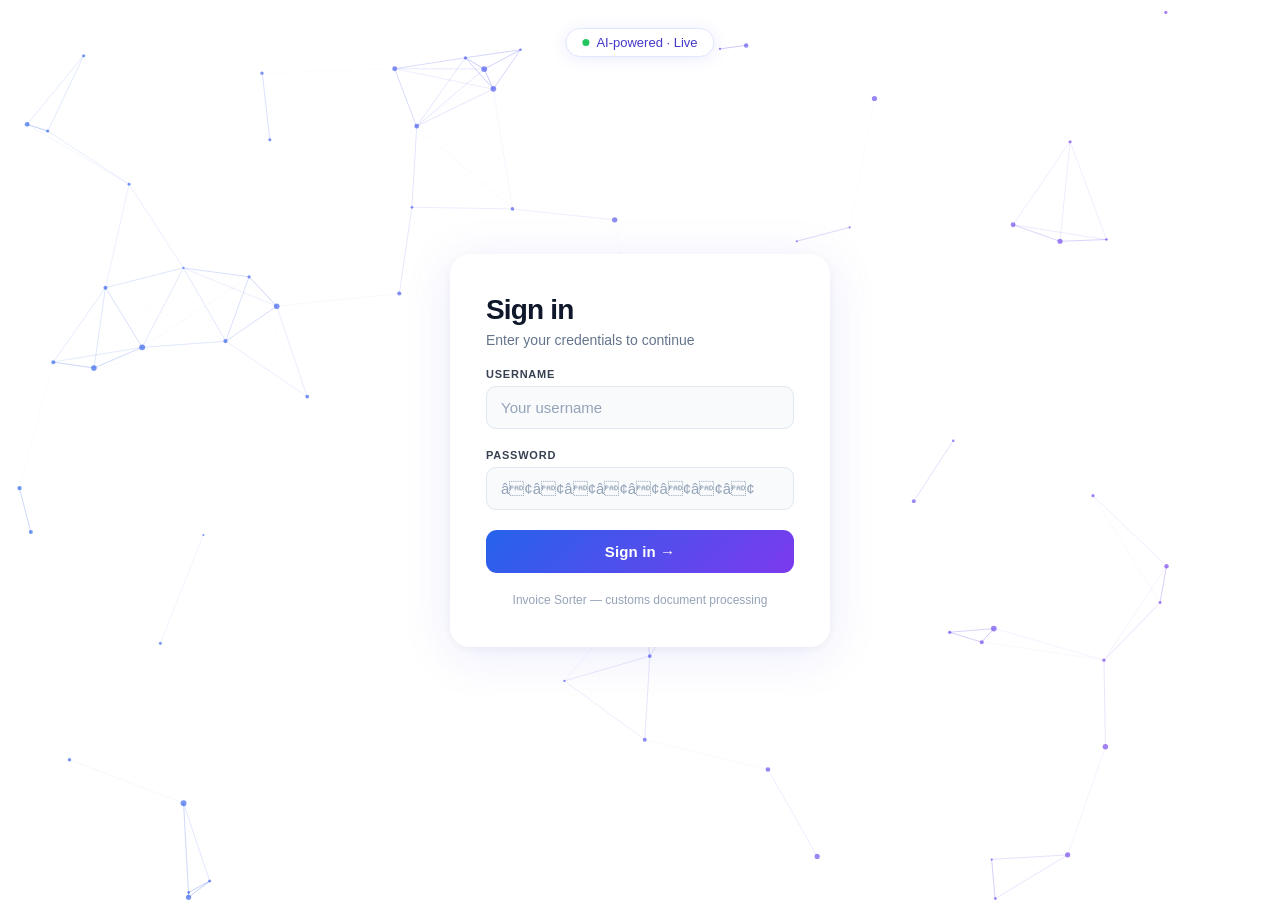
==== invoiceflow/static/login.html @ 172da516 "Fix title and error message handling in login.html" ====
<!DOCTYPE html>
<html lang="en">
<head>
  <meta charset="UTF-8">
  <meta name="viewport" content="width=device-width, initial-scale=1.0">
  <title>InvoiceFlow â Sign in</title>
  <style>
    *, *::before, *::after { margin: 0; padding: 0; box-sizing: border-box; }
    body {
      font-family: 'Inter', -apple-system, BlinkMacSystemFont, sans-serif;
      min-height: 100vh;
      display: flex;
      align-items: center;
      justify-content: center;
      background: #ffffff;
      position: relative;
      overflow: hidden;
    }
    canvas {
      position: fixed;
      inset: 0;
      width: 100%;
      height: 100%;
      z-index: 0;
    }
    .badge {
      position: fixed;
      top: 28px;
      left: 50%;
      transform: translateX(-50%);
      z-index: 20;
      display: inline-flex;
      align-items: center;
      gap: 7px;
      background: white;
      border: 1px solid #e0e7ff;
      border-radius: 99px;
      padding: 6px 16px;
      font-size: 13px;
      font-weight: 500;
      color: #4338ca;
      box-shadow: 0 2px 16px rgba(99,102,241,0.13);
      white-space: nowrap;
    }
    .badge-dot {
      width: 7px;
      height: 7px;
      border-radius: 50%;
      background: #22c55e;
      animation: blink 1.5s ease-in-out infinite;
      flex-shrink: 0;
    }
    @keyframes blink { 0%,100%{opacity:1} 50%{opacity:0.3} }
    .card {
      position: relative;
      z-index: 10;
      background: white;
      border-radius: 20px;
      padding: 40px 36px;
      width: 380px;
      box-shadow: 0 8px 48px rgba(99,102,241,0.13), 0 2px 12px rgba(0,0,0,0.05);
      display: flex;
      flex-direction: column;
      gap: 20px;
    }
    .card-header h1 {
      font-size: 28px;
      font-weight: 700;
      color: #0f172a;
      letter-spacing: -0.03em;
      margin-bottom: 6px;
    }
    .card-header p {
      font-size: 14px;
      color: #64748b;
    }
    .field {
      display: flex;
      flex-direction: column;
      gap: 6px;
    }
    .field label {
      font-size: 11px;
      font-weight: 600;
      letter-spacing: 0.07em;
      text-transform: uppercase;
      color: #374151;
    }
    .field input {
      padding: 12px 14px;
      border-radius: 10px;
      border: 1.5px solid #e2e8f0;
      font-size: 15px;
      color: #0f172a;
      background: #f8fafc;
      outline: none;
      transition: border-color 0.2s, background 0.2s;
      font-family: inherit;
      width: 100%;
    }
    .field input:focus {
      border-color: #6366f1;
      background: white;
    }
    .field input::placeholder { color: #94a3b8; }
    #error-msg {
      display: none;
      background: #fef2f2;
      border: 1px solid #fecaca;
      color: #dc2626;
      border-radius: 8px;
      padding: 10px 14px;
      font-size: 13px;
    }
    .btn-login {
      padding: 13px;
      border-radius: 11px;
      background: linear-gradient(135deg, #2563eb 0%, #7c3aed 100%);
      color: white;
      border: none;
      font-size: 15px;
      font-weight: 700;
      cursor: pointer;
      letter-spacing: 0.01em;
      transition: opacity 0.2s, transform 0.15s;
      font-family: inherit;
    }
    .btn-login:hover { opacity: 0.88; transform: translateY(-1px); }
    .btn-login:active { transform: translateY(0); }
    .btn-login:disabled { opacity: 0.6; cursor: not-allowed; transform: none; }
    .card-footer {
      text-align: center;
      font-size: 12px;
      color: #94a3b8;
    }
  </style>
</head>
<body>
  <canvas id="network-canvas"></canvas>

  <div class="badge">
    <div class="badge-dot"></div>
    AI-powered &middot; Live
  </div>

  <div class="card">
    <div class="card-header">
      <h1>Sign in</h1>
      <p>Enter your credentials to continue</p>
    </div>
    <div class="field">
      <label>Username</label>
      <input type="text" id="username" placeholder="Your username" autocomplete="username" />
    </div>
    <div class="field">
      <label>Password</label>
      <input type="password" id="password" placeholder="â¢â¢â¢â¢â¢â¢â¢â¢" autocomplete="current-password" />
    </div>
    <div id="error-msg"></div>
    <button class="btn-login" onclick="doLogin()">Sign in &rarr;</button>
    <div class="card-footer">Invoice Sorter &mdash; customs document processing</div>
  </div>

  <script>
    async function doLogin() {
      const username = document.getElementById('username').value.trim();
      const password = document.getElementById('password').value;
      const btn = document.querySelector('.btn-login');
      const err = document.getElementById('error-msg');
      err.style.display = 'none';
      if (!username || !password) {
        err.textContent = 'Please fill in all fields.';
        err.style.display = 'block';
        return;
      }
      btn.disabled = true;
      btn.textContent = 'Signing in...';
      try {
        const res = await fetch('/api/login', {
          method: 'POST',
          headers: { 'Content-Type': 'application/json' },
          body: JSON.stringify({ username, password })
        });
        const data = await res.json();
        if (res.ok && data.ok) {
          window.location.href = '/';
        } else {
          err.textContent = data.detail || 'Invalid username or password.';
          err.style.display = 'block';
          btn.disabled = false;
          btn.innerHTML = 'Sign in &rarr;';
        }
      } catch(e) {
        err.textContent = 'Connection error. Please try again.';
        err.style.display = 'block';
        btn.disabled = false;
        btn.innerHTML = 'Sign in &rarr;';
      }
    }
    document.addEventListener('keydown', e => { if (e.key === 'Enter') doLogin(); });

    // Particle network canvas
    const canvas = document.getElementById('network-canvas');
    const ctx = canvas.getContext('2d');
    let W, H, pts;
    const N = 70;
    let mouse = { x: -999, y: -999 };

    function resize() {
      W = canvas.width = window.innerWidth;
      H = canvas.height = window.innerHeight;
    }
    resize();
    window.addEventListener('resize', resize);
    window.addEventListener('mousemove', e => { mouse.x = e.clientX; mouse.y = e.clientY; });
    window.addEventListener('mouseleave', () => { mouse.x = -999; mouse.y = -999; });

    pts = Array.from({ length: N }, () => ({
      x: Math.random() * window.innerWidth,
      y: Math.random() * window.innerHeight,
      vx: (Math.random() - 0.5) * 0.5,
      vy: (Math.random() - 0.5) * 0.5,
      r: Math.random() * 2 + 1
    }));

    function getColor(x, alpha) {
      const t = x / W;
      const r = Math.round(37 + (124 - 37) * t);
      const g = Math.round(99 + (58 - 99) * t);
      const b = Math.round(235 + (237 - 235) * t);
      return 'rgba(' + r + ',' + g + ',' + b + ',' + alpha + ')';
    }

    function draw() {
      ctx.clearRect(0, 0, W, H);
      ctx.fillStyle = '#ffffff';
      ctx.fillRect(0, 0, W, H);
      for (let i = 0; i < N; i++) {
        const p = pts[i];
        p.x += p.vx; p.y += p.vy;
        if (p.x < 0 || p.x > W) p.vx *= -1;
        if (p.y < 0 || p.y > H) p.vy *= -1;
        const mdx = mouse.x - p.x, mdy = mouse.y - p.y;
        const md = Math.sqrt(mdx * mdx + mdy * mdy);
        if (md < 120 && md > 0) { p.x += (mdx / md) * 0.8; p.y += (mdy / md) * 0.8; }
        for (let j = i + 1; j < N; j++) {
          const q = pts[j];
          const dx = p.x - q.x, dy = p.y - q.y;
          const d = Math.sqrt(dx * dx + dy * dy);
          if (d < 140) {
            const alpha = (1 - d / 140) * 0.4;
            const grad = ctx.createLinearGradient(p.x, p.y, q.x, q.y);
            grad.addColorStop(0, getColor(p.x, alpha));
            grad.addColorStop(1, getColor(q.x, alpha));
            ctx.strokeStyle = grad;
            ctx.lineWidth = 0.9;
            ctx.beginPath();
            ctx.moveTo(p.x, p.y);
            ctx.lineTo(q.x, q.y);
            ctx.stroke();
          }
        }
        ctx.beginPath();
        ctx.arc(p.x, p.y, p.r, 0, Math.PI * 2);
        ctx.fillStyle = getColor(p.x, 0.65);
        ctx.fill();
      }
      requestAnimationFrame(draw);
    }
    draw();
  </script>
</body>
</html>
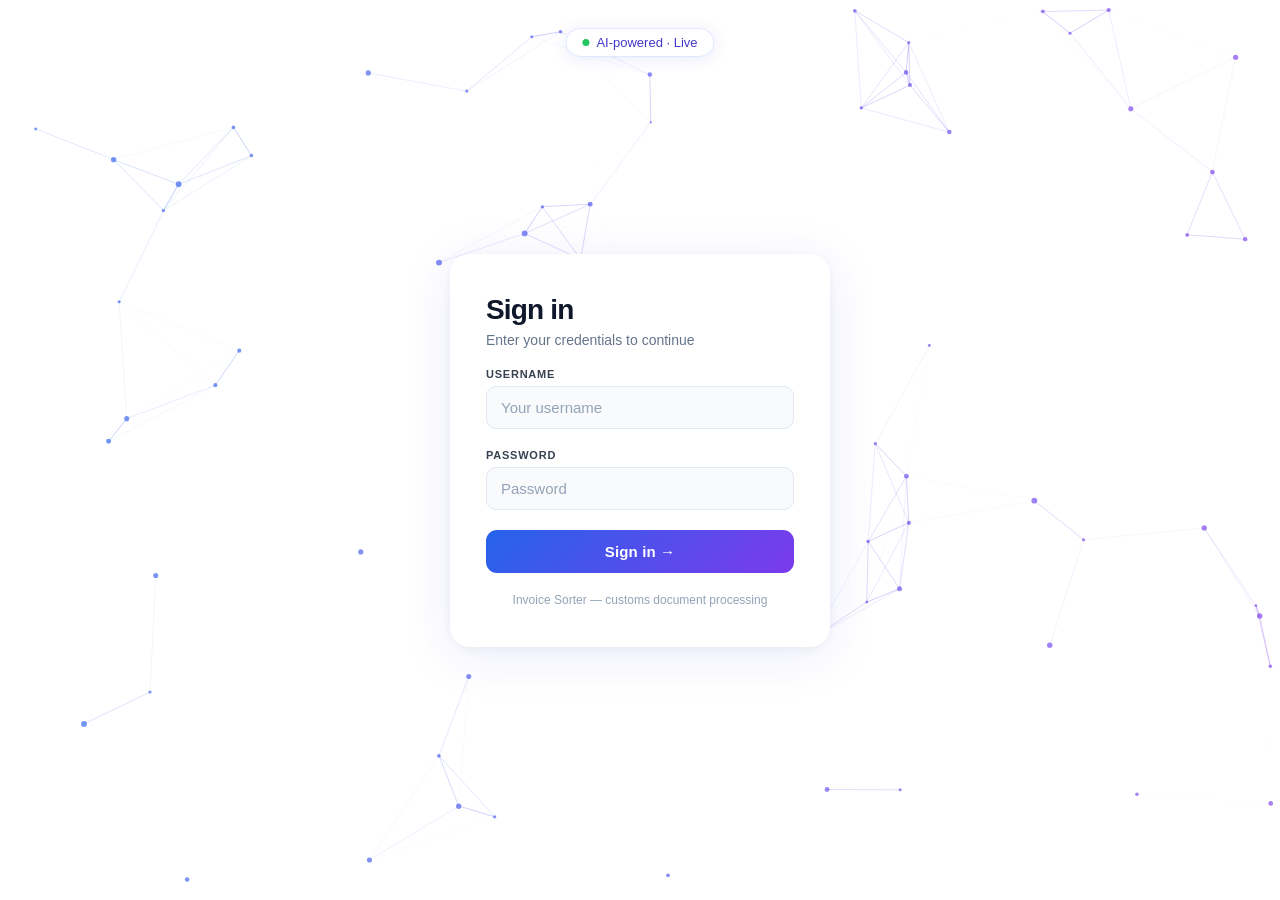
==== commit 7f10b5e6: "Fix text encoding issues in login.html" ====
--- a/invoiceflow/static/login.html
+++ b/invoiceflow/static/login.html
@@ -3,7 +3,7 @@
 <head>
   <meta charset="UTF-8">
   <meta name="viewport" content="width=device-width, initial-scale=1.0">
-  <title>InvoiceFlow â Sign in</title>
+  <title>InvoiceFlow — Sign in</title>
   <style>
     *, *::before, *::after { margin: 0; padding: 0; box-sizing: border-box; }
     body {
@@ -154,7 +154,7 @@
     </div>
     <div class="field">
       <label>Password</label>
-      <input type="password" id="password" placeholder="â¢â¢â¢â¢â¢â¢â¢â¢" autocomplete="current-password" />
+      <input type="password" id="password" placeholder="Password" autocomplete="current-password" />
     </div>
     <div id="error-msg"></div>
     <button class="btn-login" onclick="doLogin()">Sign in &rarr;</button>
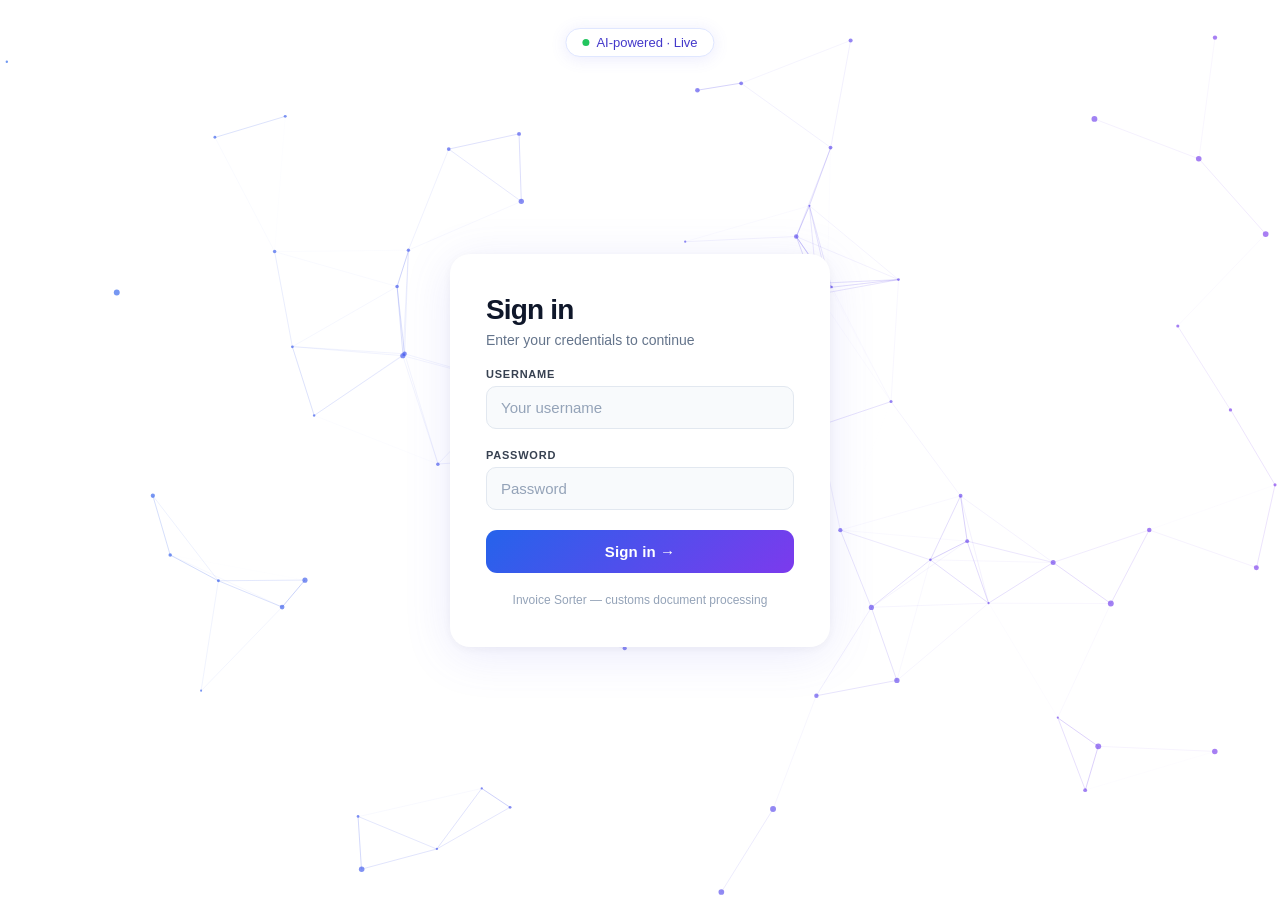
==== commit e7330241: "Add credentials option to login fetch request" ====
--- a/invoiceflow/static/login.html
+++ b/invoiceflow/static/login.html
@@ -179,6 +179,7 @@
         const res = await fetch('/api/login', {
           method: 'POST',
           headers: { 'Content-Type': 'application/json' },
+          credentials: 'include',
           body: JSON.stringify({ username, password })
         });
         const data = await res.json();
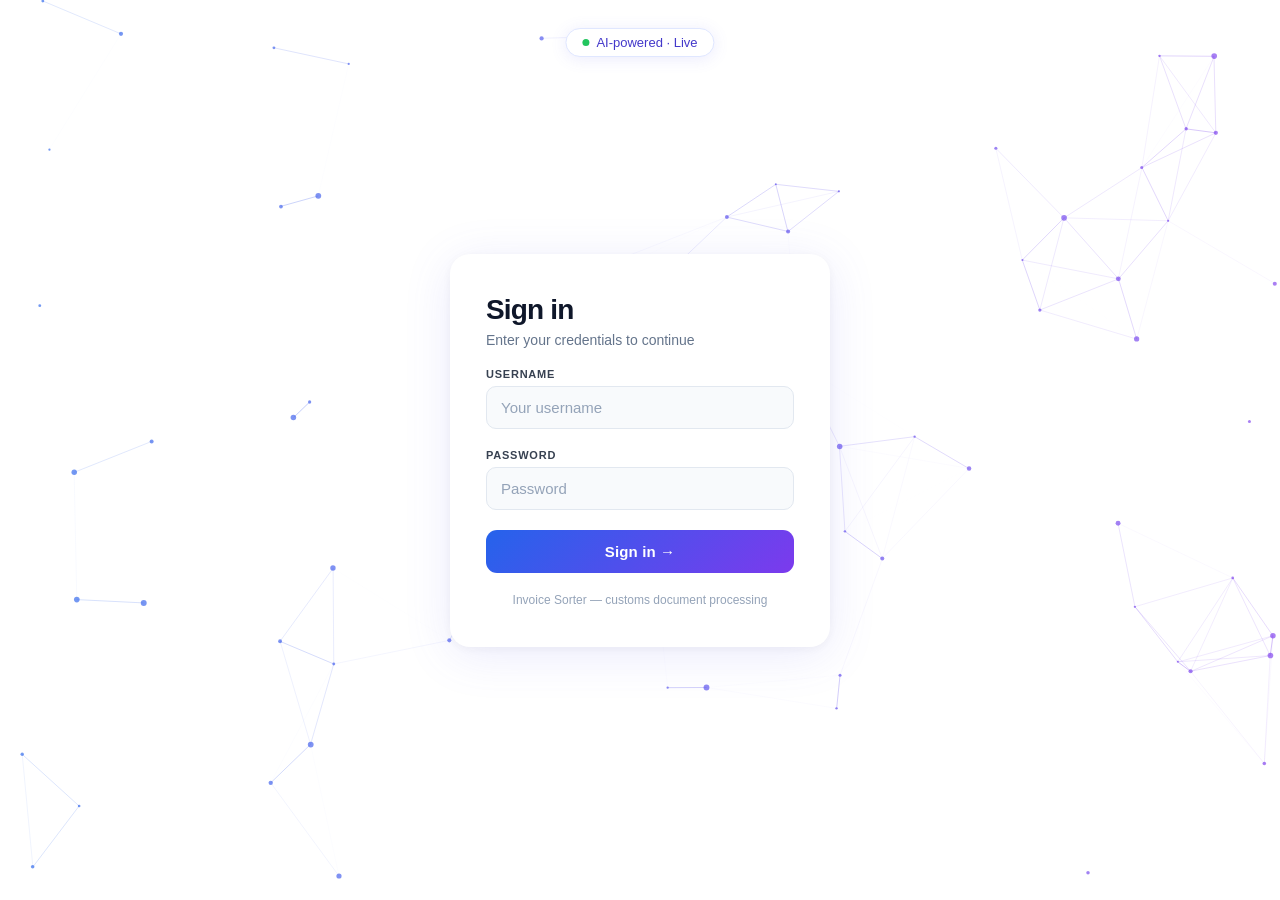
==== commit 4c45eab1: "Store auth token in local storage on login" ====
--- a/invoiceflow/static/login.html
+++ b/invoiceflow/static/login.html
@@ -184,6 +184,7 @@
         });
         const data = await res.json();
         if (res.ok && data.ok) {
+          if (data.token) localStorage.setItem('auth_token', data.token);
           window.location.href = '/';
         } else {
           err.textContent = data.detail || 'Invalid username or password.';
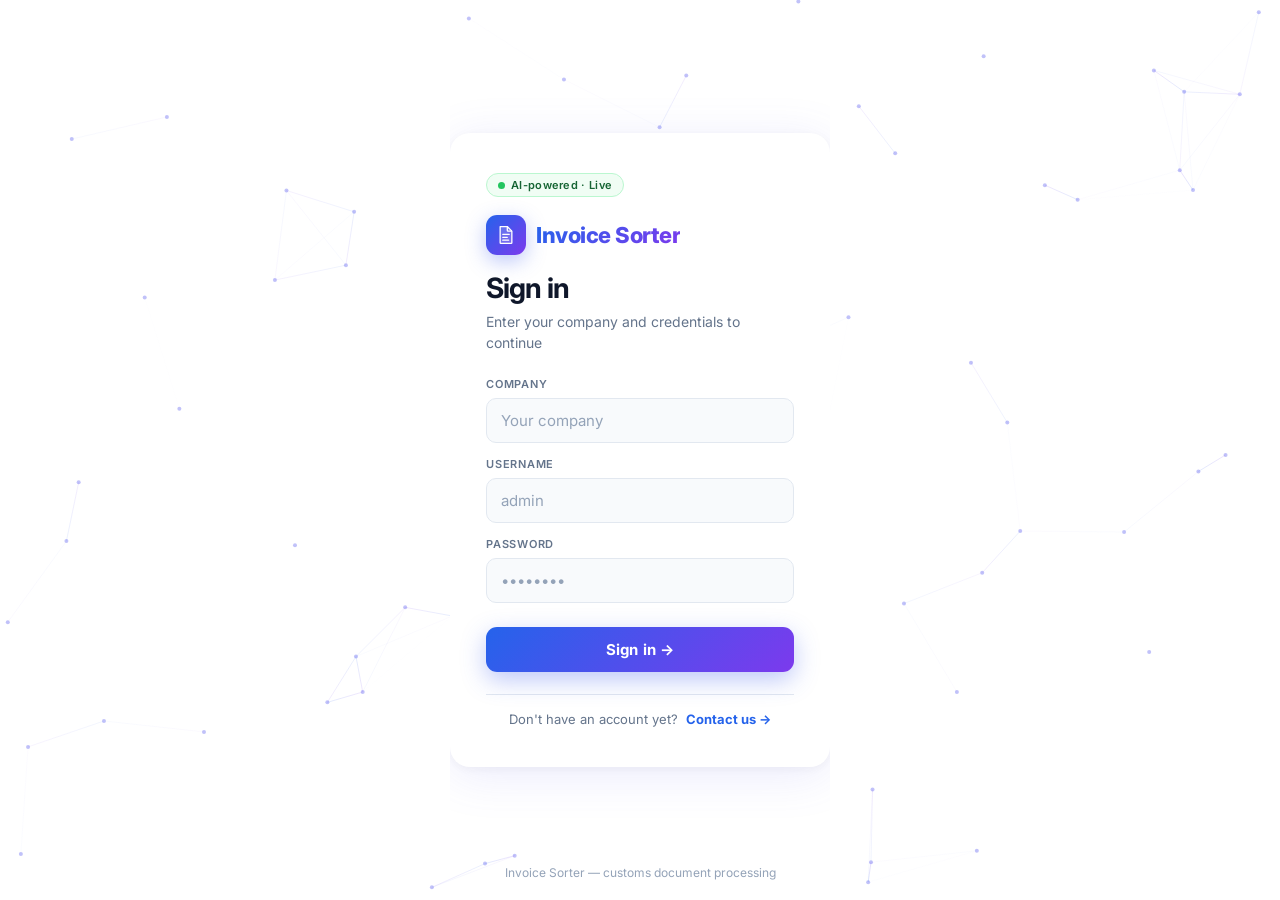
==== commit 34942e5f: "Migrate to Supabase + Render architecture - Multi-tenant data model (companies, users, invoices, pro" ====
--- a/invoiceflow/static/login.html
+++ b/invoiceflow/static/login.html
@@ -1,275 +1,372 @@
 <!DOCTYPE html>
 <html lang="en">
 <head>
-  <meta charset="UTF-8">
-  <meta name="viewport" content="width=device-width, initial-scale=1.0">
-  <title>InvoiceFlow — Sign in</title>
+  <meta charset="UTF-8" />
+  <meta name="viewport" content="width=device-width, initial-scale=1.0" />
+  <title>Invoice Sorter — Sign in</title>
+  <link rel="preconnect" href="https://fonts.googleapis.com" />
+  <link rel="preconnect" href="https://fonts.gstatic.com" crossorigin />
+  <link href="https://fonts.googleapis.com/css2?family=Inter:wght@400;500;600;700;800&display=swap" rel="stylesheet" />
   <style>
-    *, *::before, *::after { margin: 0; padding: 0; box-sizing: border-box; }
-    body {
-      font-family: 'Inter', -apple-system, BlinkMacSystemFont, sans-serif;
-      min-height: 100vh;
+    *, *::before, *::after { box-sizing: border-box; margin: 0; padding: 0; }
+    html, body {
+      height: 100%;
+      background: #ffffff;
+      color: #0f172a;
+      font-family: 'Inter', -apple-system, BlinkMacSystemFont, 'Segoe UI', system-ui, sans-serif;
+      font-size: 15px;
       display: flex;
       align-items: center;
       justify-content: center;
-      background: #ffffff;
+      overflow: hidden;
       position: relative;
-      overflow: hidden;
-    }
-    canvas {
+      -webkit-font-smoothing: antialiased;
+    }
+
+    /* Background particle canvas */
+    #network-bg {
       position: fixed;
       inset: 0;
-      width: 100%;
-      height: 100%;
       z-index: 0;
-    }
+      pointer-events: none;
+    }
+
+    .login-wrap {
+      width: 380px;
+      padding: 40px 36px;
+      background: white;
+      border-radius: 20px;
+      box-shadow: 0 8px 48px rgba(99,102,241,0.13), 0 2px 12px rgba(0,0,0,0.05);
+      position: relative;
+      z-index: 1;
+    }
+
+    /* Badge */
     .badge {
-      position: fixed;
-      top: 28px;
-      left: 50%;
-      transform: translateX(-50%);
-      z-index: 20;
       display: inline-flex;
       align-items: center;
-      gap: 7px;
-      background: white;
-      border: 1px solid #e0e7ff;
-      border-radius: 99px;
-      padding: 6px 16px;
-      font-size: 13px;
-      font-weight: 500;
-      color: #4338ca;
-      box-shadow: 0 2px 16px rgba(99,102,241,0.13);
-      white-space: nowrap;
+      gap: 6px;
+      background: #f0fdf4;
+      color: #166534;
+      padding: 4px 11px;
+      border-radius: 20px;
+      font-size: 11px;
+      font-weight: 600;
+      letter-spacing: 0.3px;
+      margin-bottom: 18px;
+      border: 1px solid #bbf7d0;
     }
     .badge-dot {
-      width: 7px;
-      height: 7px;
+      width: 7px; height: 7px;
+      background: #22c55e;
       border-radius: 50%;
-      background: #22c55e;
       animation: blink 1.5s ease-in-out infinite;
-      flex-shrink: 0;
-    }
-    @keyframes blink { 0%,100%{opacity:1} 50%{opacity:0.3} }
-    .card {
-      position: relative;
-      z-index: 10;
-      background: white;
-      border-radius: 20px;
-      padding: 40px 36px;
-      width: 380px;
-      box-shadow: 0 8px 48px rgba(99,102,241,0.13), 0 2px 12px rgba(0,0,0,0.05);
-      display: flex;
-      flex-direction: column;
-      gap: 20px;
-    }
-    .card-header h1 {
+    }
+    @keyframes blink { 0%,100% { opacity: 1; } 50% { opacity: 0.3; } }
+
+    .logo-row {
+      display: flex; align-items: center; gap: 10px;
+      margin-bottom: 6px;
+    }
+    .logo-icon {
+      width: 40px; height: 40px;
+      background: linear-gradient(135deg, #2563eb 0%, #7c3aed 100%);
+      border-radius: 11px;
+      display: flex; align-items: center; justify-content: center;
+      color: white;
+      box-shadow: 0 6px 20px rgba(67,97,238,0.35);
+    }
+    .logo-icon svg { width: 26px; height: 26px; }
+    .logo-text {
+      font-size: 22px;
+      font-weight: 800;
+      letter-spacing: -0.5px;
+      background: linear-gradient(135deg, #2563eb 0%, #7c3aed 100%);
+      -webkit-background-clip: text;
+      background-clip: text;
+      color: transparent;
+    }
+
+    .title {
       font-size: 28px;
       font-weight: 700;
+      letter-spacing: -0.03em;
+      margin: 16px 0 6px;
       color: #0f172a;
-      letter-spacing: -0.03em;
-      margin-bottom: 6px;
-    }
-    .card-header p {
+    }
+    .subtitle {
       font-size: 14px;
       color: #64748b;
-    }
-    .field {
-      display: flex;
-      flex-direction: column;
-      gap: 6px;
-    }
+      margin-bottom: 24px;
+      line-height: 1.5;
+    }
+
+    .field { margin-bottom: 14px; }
     .field label {
+      display: block;
       font-size: 11px;
       font-weight: 600;
+      color: #64748b;
+      text-transform: uppercase;
       letter-spacing: 0.07em;
-      text-transform: uppercase;
-      color: #374151;
+      margin-bottom: 7px;
     }
     .field input {
+      width: 100%;
       padding: 12px 14px;
+      font-size: 15px;
+      font-family: inherit;
+      background: #f8fafc;
+      border: 1.5px solid #e2e8f0;
       border-radius: 10px;
-      border: 1.5px solid #e2e8f0;
-      font-size: 15px;
       color: #0f172a;
-      background: #f8fafc;
       outline: none;
-      transition: border-color 0.2s, background 0.2s;
-      font-family: inherit;
-      width: 100%;
-    }
+      transition: border-color 0.15s, background 0.15s, box-shadow 0.15s;
+    }
+    .field input::placeholder { color: #94a3b8; }
     .field input:focus {
       border-color: #6366f1;
       background: white;
-    }
-    .field input::placeholder { color: #94a3b8; }
-    #error-msg {
-      display: none;
+      box-shadow: 0 0 0 3px rgba(99,102,241,0.1);
+    }
+
+    .btn-login {
+      width: 100%;
+      margin-top: 10px;
+      padding: 13px;
+      background: linear-gradient(135deg, #2563eb 0%, #7c3aed 100%);
+      color: #fff;
+      border: none;
+      border-radius: 11px;
+      font-size: 15px;
+      font-weight: 700;
+      letter-spacing: 0.01em;
+      font-family: inherit;
+      cursor: pointer;
+      box-shadow: 0 8px 24px rgba(67,97,238,0.35);
+      transition: opacity 0.2s, transform 0.15s;
+    }
+    .btn-login:hover { opacity: 0.88; transform: translateY(-1px); }
+    .btn-login:active { transform: translateY(0); }
+    .btn-login:disabled { opacity: 0.6; cursor: default; transform: none; }
+
+    .error-msg {
+      margin-top: 14px;
+      padding: 11px 14px;
       background: #fef2f2;
       border: 1px solid #fecaca;
+      border-radius: 8px;
       color: #dc2626;
-      border-radius: 8px;
-      padding: 10px 14px;
       font-size: 13px;
-    }
-    .btn-login {
-      padding: 13px;
-      border-radius: 11px;
-      background: linear-gradient(135deg, #2563eb 0%, #7c3aed 100%);
-      color: white;
-      border: none;
-      font-size: 15px;
+      display: none;
+    }
+    .error-msg.show { display: block; }
+
+    .divider {
+      margin: 22px 0 16px;
+      border-top: 1px solid #e2e8f0;
+    }
+    .no-account {
+      text-align: center;
+      color: #64748b;
+      font-size: 13px;
+    }
+    .contact-link {
+      color: #2563eb;
+      text-decoration: none;
       font-weight: 700;
-      cursor: pointer;
-      letter-spacing: 0.01em;
-      transition: opacity 0.2s, transform 0.15s;
-      font-family: inherit;
-    }
-    .btn-login:hover { opacity: 0.88; transform: translateY(-1px); }
-    .btn-login:active { transform: translateY(0); }
-    .btn-login:disabled { opacity: 0.6; cursor: not-allowed; transform: none; }
-    .card-footer {
+      margin-left: 4px;
+      transition: color 0.15s;
+    }
+    .contact-link:hover { color: #7c3aed; }
+
+    .footer {
+      position: absolute;
+      bottom: 20px;
+      left: 0;
+      right: 0;
       text-align: center;
+      color: #94a3b8;
       font-size: 12px;
-      color: #94a3b8;
+      z-index: 1;
     }
   </style>
 </head>
 <body>
-  <canvas id="network-canvas"></canvas>
-
-  <div class="badge">
-    <div class="badge-dot"></div>
-    AI-powered &middot; Live
+  <canvas id="network-bg"></canvas>
+
+  <div class="login-wrap">
+    <div class="badge">
+      <span class="badge-dot"></span>
+      AI-powered · Live
+    </div>
+
+    <div class="logo-row">
+      <div class="logo-icon">
+        <svg viewBox="0 0 40 40" xmlns="http://www.w3.org/2000/svg" aria-hidden="true">
+          <!-- Document body with folded corner -->
+          <path d="M11 7 H22 L29 14 V32 a1 1 0 0 1 -1 1 H12 a1 1 0 0 1 -1 -1 Z"
+                fill="rgba(255,255,255,0.18)"
+                stroke="white" stroke-width="2" stroke-linejoin="round"/>
+          <path d="M22 7 V13 a1 1 0 0 0 1 1 H29"
+                fill="none" stroke="white" stroke-width="2" stroke-linejoin="round"/>
+          <!-- Sorted lines (varying widths) -->
+          <line x1="15" y1="19"   x2="25" y2="19"   stroke="white" stroke-width="2" stroke-linecap="round"/>
+          <line x1="15" y1="23.5" x2="22" y2="23.5" stroke="white" stroke-width="2" stroke-linecap="round"/>
+          <line x1="15" y1="28"   x2="24" y2="28"   stroke="white" stroke-width="2" stroke-linecap="round"/>
+        </svg>
+      </div>
+      <div class="logo-text">Invoice Sorter</div>
+    </div>
+
+    <div class="title">Sign in</div>
+    <div class="subtitle">Enter your company and credentials to continue</div>
+
+    <form id="login-form">
+      <div class="field">
+        <label>Company</label>
+        <input type="text" id="login-company" autocomplete="organization" placeholder="Your company" />
+      </div>
+      <div class="field">
+        <label>Username</label>
+        <input type="text" id="login-username" autocomplete="username" placeholder="admin" />
+      </div>
+      <div class="field">
+        <label>Password</label>
+        <input type="password" id="login-password" autocomplete="current-password" placeholder="••••••••" />
+      </div>
+      <button type="submit" class="btn-login" id="btn-login">Sign in →</button>
+      <div class="error-msg" id="login-error">Invalid credentials.</div>
+    </form>
+
+    <div class="divider"></div>
+    <div class="no-account">
+      Don't have an account yet?
+      <a href="https://www.invoice-sorter.com/#contact" class="contact-link">Contact us →</a>
+    </div>
   </div>
 
-  <div class="card">
-    <div class="card-header">
-      <h1>Sign in</h1>
-      <p>Enter your credentials to continue</p>
-    </div>
-    <div class="field">
-      <label>Username</label>
-      <input type="text" id="username" placeholder="Your username" autocomplete="username" />
-    </div>
-    <div class="field">
-      <label>Password</label>
-      <input type="password" id="password" placeholder="Password" autocomplete="current-password" />
-    </div>
-    <div id="error-msg"></div>
-    <button class="btn-login" onclick="doLogin()">Sign in &rarr;</button>
-    <div class="card-footer">Invoice Sorter &mdash; customs document processing</div>
-  </div>
+  <div class="footer">Invoice Sorter — customs document processing</div>
 
   <script>
-    async function doLogin() {
-      const username = document.getElementById('username').value.trim();
-      const password = document.getElementById('password').value;
-      const btn = document.querySelector('.btn-login');
-      const err = document.getElementById('error-msg');
-      err.style.display = 'none';
-      if (!username || !password) {
-        err.textContent = 'Please fill in all fields.';
-        err.style.display = 'block';
-        return;
-      }
-      btn.disabled = true;
-      btn.textContent = 'Signing in...';
-      try {
-        const res = await fetch('/api/login', {
-          method: 'POST',
-          headers: { 'Content-Type': 'application/json' },
-          credentials: 'include',
-          body: JSON.stringify({ username, password })
-        });
-        const data = await res.json();
-        if (res.ok && data.ok) {
-          if (data.token) localStorage.setItem('auth_token', data.token);
-          window.location.href = '/';
-        } else {
-          err.textContent = data.detail || 'Invalid username or password.';
-          err.style.display = 'block';
-          btn.disabled = false;
-          btn.innerHTML = 'Sign in &rarr;';
-        }
-      } catch(e) {
-        err.textContent = 'Connection error. Please try again.';
-        err.style.display = 'block';
-        btn.disabled = false;
-        btn.innerHTML = 'Sign in &rarr;';
-      }
-    }
-    document.addEventListener('keydown', e => { if (e.key === 'Enter') doLogin(); });
-
-    // Particle network canvas
-    const canvas = document.getElementById('network-canvas');
+    // ─── Particle network background ───────────────────────
+    const canvas = document.getElementById('network-bg');
     const ctx = canvas.getContext('2d');
-    let W, H, pts;
-    const N = 70;
-    let mouse = { x: -999, y: -999 };
+    let W, H, particles = [];
+    const mouse = { x: -999, y: -999 };
+    const PARTICLE_COUNT = 70;
+    const LINK_DISTANCE = 120;
 
     function resize() {
-      W = canvas.width = window.innerWidth;
-      H = canvas.height = window.innerHeight;
+      W = canvas.width  = window.innerWidth  * devicePixelRatio;
+      H = canvas.height = window.innerHeight * devicePixelRatio;
+      canvas.style.width  = window.innerWidth  + 'px';
+      canvas.style.height = window.innerHeight + 'px';
     }
     resize();
     window.addEventListener('resize', resize);
-    window.addEventListener('mousemove', e => { mouse.x = e.clientX; mouse.y = e.clientY; });
-    window.addEventListener('mouseleave', () => { mouse.x = -999; mouse.y = -999; });
-
-    pts = Array.from({ length: N }, () => ({
-      x: Math.random() * window.innerWidth,
-      y: Math.random() * window.innerHeight,
-      vx: (Math.random() - 0.5) * 0.5,
-      vy: (Math.random() - 0.5) * 0.5,
-      r: Math.random() * 2 + 1
-    }));
-
-    function getColor(x, alpha) {
-      const t = x / W;
-      const r = Math.round(37 + (124 - 37) * t);
-      const g = Math.round(99 + (58 - 99) * t);
-      const b = Math.round(235 + (237 - 235) * t);
-      return 'rgba(' + r + ',' + g + ',' + b + ',' + alpha + ')';
-    }
-
-    function draw() {
+
+    function init() {
+      particles = [];
+      for (let i = 0; i < PARTICLE_COUNT; i++) {
+        particles.push({
+          x: Math.random() * W,
+          y: Math.random() * H,
+          vx: (Math.random() - 0.5) * 0.5 * devicePixelRatio,
+          vy: (Math.random() - 0.5) * 0.5 * devicePixelRatio,
+        });
+      }
+    }
+    init();
+
+    window.addEventListener('mousemove', e => {
+      mouse.x = e.clientX * devicePixelRatio;
+      mouse.y = e.clientY * devicePixelRatio;
+    });
+
+    function frame() {
       ctx.clearRect(0, 0, W, H);
-      ctx.fillStyle = '#ffffff';
-      ctx.fillRect(0, 0, W, H);
-      for (let i = 0; i < N; i++) {
-        const p = pts[i];
-        p.x += p.vx; p.y += p.vy;
+      const dist = LINK_DISTANCE * devicePixelRatio;
+
+      for (const p of particles) {
+        p.x += p.vx;
+        p.y += p.vy;
         if (p.x < 0 || p.x > W) p.vx *= -1;
         if (p.y < 0 || p.y > H) p.vy *= -1;
-        const mdx = mouse.x - p.x, mdy = mouse.y - p.y;
-        const md = Math.sqrt(mdx * mdx + mdy * mdy);
-        if (md < 120 && md > 0) { p.x += (mdx / md) * 0.8; p.y += (mdy / md) * 0.8; }
-        for (let j = i + 1; j < N; j++) {
-          const q = pts[j];
-          const dx = p.x - q.x, dy = p.y - q.y;
-          const d = Math.sqrt(dx * dx + dy * dy);
-          if (d < 140) {
-            const alpha = (1 - d / 140) * 0.4;
-            const grad = ctx.createLinearGradient(p.x, p.y, q.x, q.y);
-            grad.addColorStop(0, getColor(p.x, alpha));
-            grad.addColorStop(1, getColor(q.x, alpha));
+
+        // Mouse repulsion
+        const dx = p.x - mouse.x, dy = p.y - mouse.y;
+        const d = Math.hypot(dx, dy);
+        if (d < dist) {
+          p.x += dx / d * 0.5;
+          p.y += dy / d * 0.5;
+        }
+
+        // Particle dot
+        ctx.beginPath();
+        ctx.fillStyle = 'rgba(99,102,241,0.4)';
+        ctx.arc(p.x, p.y, 2 * devicePixelRatio, 0, Math.PI * 2);
+        ctx.fill();
+      }
+
+      // Connecting lines with gradient
+      for (let i = 0; i < particles.length; i++) {
+        for (let j = i + 1; j < particles.length; j++) {
+          const a = particles[i], b = particles[j];
+          const dx = a.x - b.x, dy = a.y - b.y;
+          const d = Math.hypot(dx, dy);
+          if (d < dist) {
+            const alpha = (1 - d / dist) * 0.18;
+            const grad = ctx.createLinearGradient(a.x, a.y, b.x, b.y);
+            grad.addColorStop(0, `rgba(37,99,235,${alpha})`);
+            grad.addColorStop(1, `rgba(124,58,237,${alpha})`);
             ctx.strokeStyle = grad;
-            ctx.lineWidth = 0.9;
+            ctx.lineWidth = 1 * devicePixelRatio;
             ctx.beginPath();
-            ctx.moveTo(p.x, p.y);
-            ctx.lineTo(q.x, q.y);
+            ctx.moveTo(a.x, a.y);
+            ctx.lineTo(b.x, b.y);
             ctx.stroke();
           }
         }
-        ctx.beginPath();
-        ctx.arc(p.x, p.y, p.r, 0, Math.PI * 2);
-        ctx.fillStyle = getColor(p.x, 0.65);
-        ctx.fill();
       }
-      requestAnimationFrame(draw);
-    }
-    draw();
+      requestAnimationFrame(frame);
+    }
+    frame();
+
+    // ─── Login form ────────────────────────────────────────
+    document.getElementById('login-form').addEventListener('submit', async (e) => {
+      e.preventDefault();
+      const btn = document.getElementById('btn-login');
+      const err = document.getElementById('login-error');
+      const company  = document.getElementById('login-company').value.trim();
+      const username = document.getElementById('login-username').value.trim();
+      const password = document.getElementById('login-password').value;
+      btn.disabled = true;
+      btn.textContent = 'Signing in…';
+      err.classList.remove('show');
+      try {
+        const r = await fetch('/api/login', {
+          method: 'POST',
+          headers: { 'Content-Type': 'application/json' },
+          body: JSON.stringify({ company, username, password }),
+          credentials: 'include',
+        });
+        if (r.ok) {
+          window.location.href = '/';
+        } else {
+          const data = await r.json().catch(() => ({}));
+          err.textContent = data.detail || 'Invalid credentials.';
+          err.classList.add('show');
+          btn.disabled = false;
+          btn.textContent = 'Sign in →';
+        }
+      } catch {
+        err.textContent = 'Connection error. Is the server running?';
+        err.classList.add('show');
+        btn.disabled = false;
+        btn.textContent = 'Sign in →';
+      }
+    });
   </script>
 </body>
 </html>
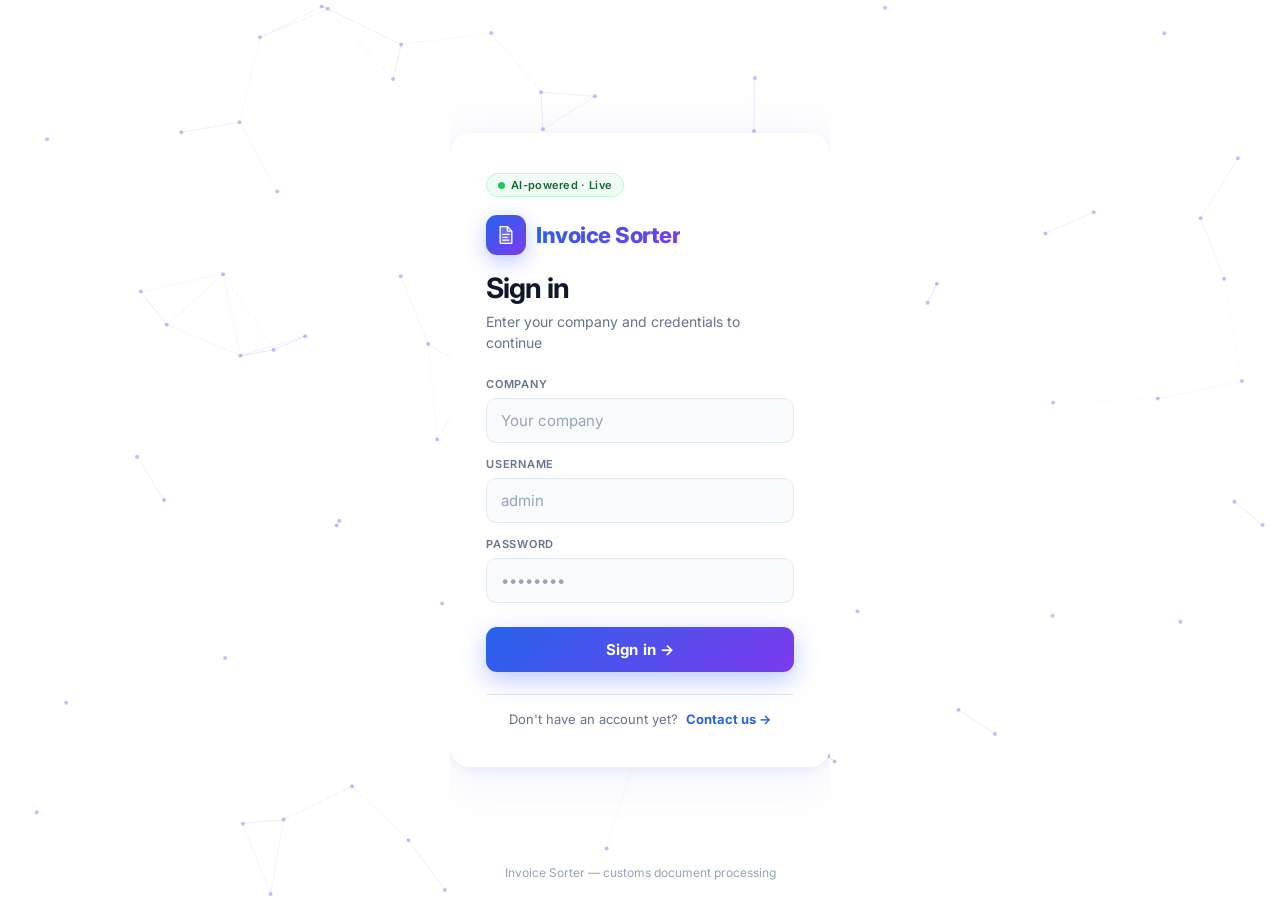
==== commit 201db3ef: "Noindex the app subdomain — only landing page should be in Google Problem: Google indexed app.invoic" ====
--- a/invoiceflow/static/login.html
+++ b/invoiceflow/static/login.html
@@ -4,6 +4,9 @@
   <meta charset="UTF-8" />
   <meta name="viewport" content="width=device-width, initial-scale=1.0" />
   <title>Invoice Sorter — Sign in</title>
+  <meta name="robots" content="noindex, nofollow" />
+  <meta name="googlebot" content="noindex, nofollow" />
+  <link rel="canonical" href="https://www.invoice-sorter.com/" />
   <link rel="preconnect" href="https://fonts.googleapis.com" />
   <link rel="preconnect" href="https://fonts.gstatic.com" crossorigin />
   <link href="https://fonts.googleapis.com/css2?family=Inter:wght@400;500;600;700;800&display=swap" rel="stylesheet" />
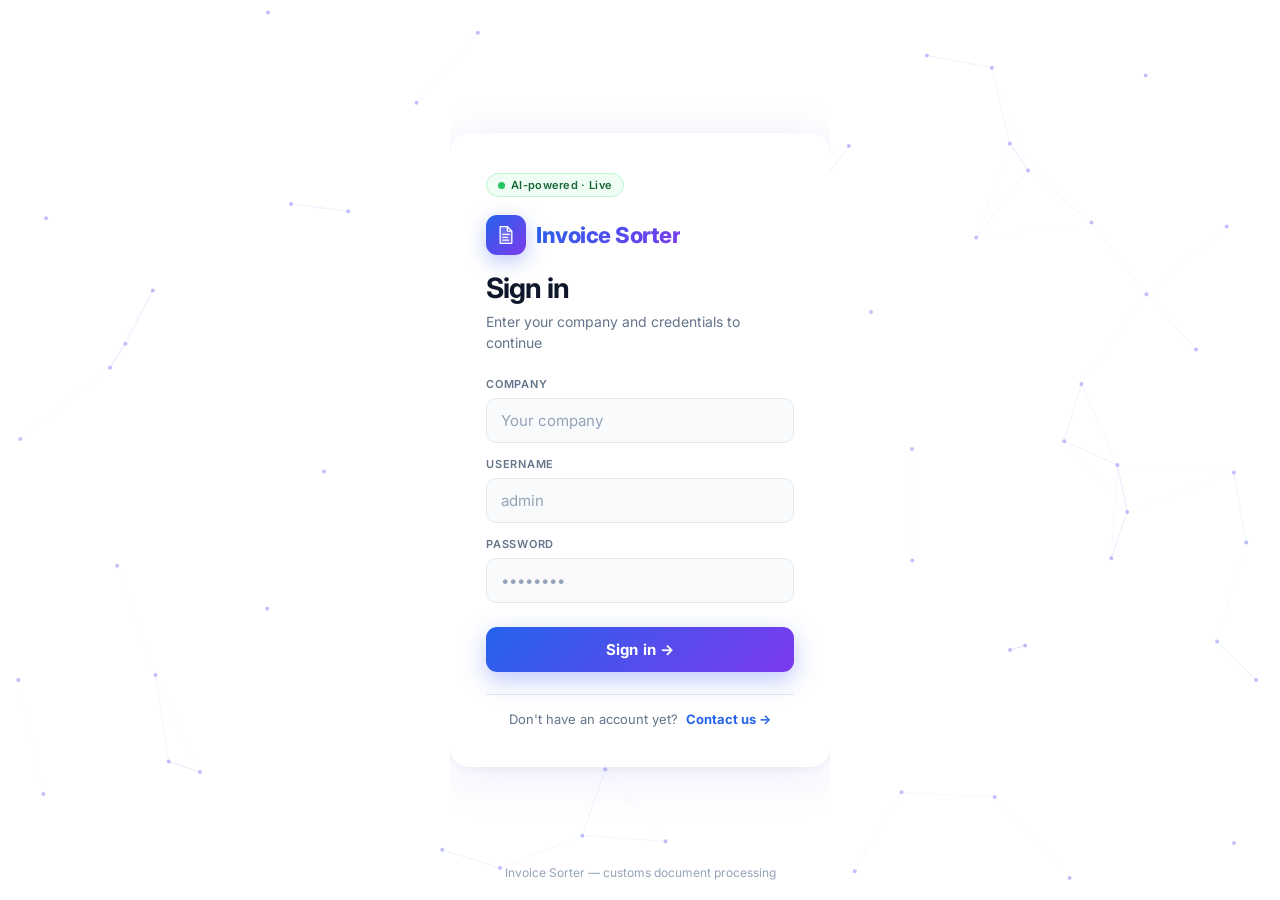
==== commit 38de9a2f: "Keep login page indexable, only block the private dashboard Previous change was too aggressive — it " ====
--- a/invoiceflow/static/login.html
+++ b/invoiceflow/static/login.html
@@ -4,9 +4,8 @@
   <meta charset="UTF-8" />
   <meta name="viewport" content="width=device-width, initial-scale=1.0" />
   <title>Invoice Sorter — Sign in</title>
-  <meta name="robots" content="noindex, nofollow" />
-  <meta name="googlebot" content="noindex, nofollow" />
-  <link rel="canonical" href="https://www.invoice-sorter.com/" />
+  <meta name="description" content="Sign in to Invoice Sorter. AI-powered invoice processing for UK customs." />
+  <link rel="canonical" href="https://app.invoice-sorter.com/login" />
   <link rel="preconnect" href="https://fonts.googleapis.com" />
   <link rel="preconnect" href="https://fonts.gstatic.com" crossorigin />
   <link href="https://fonts.googleapis.com/css2?family=Inter:wght@400;500;600;700;800&display=swap" rel="stylesheet" />
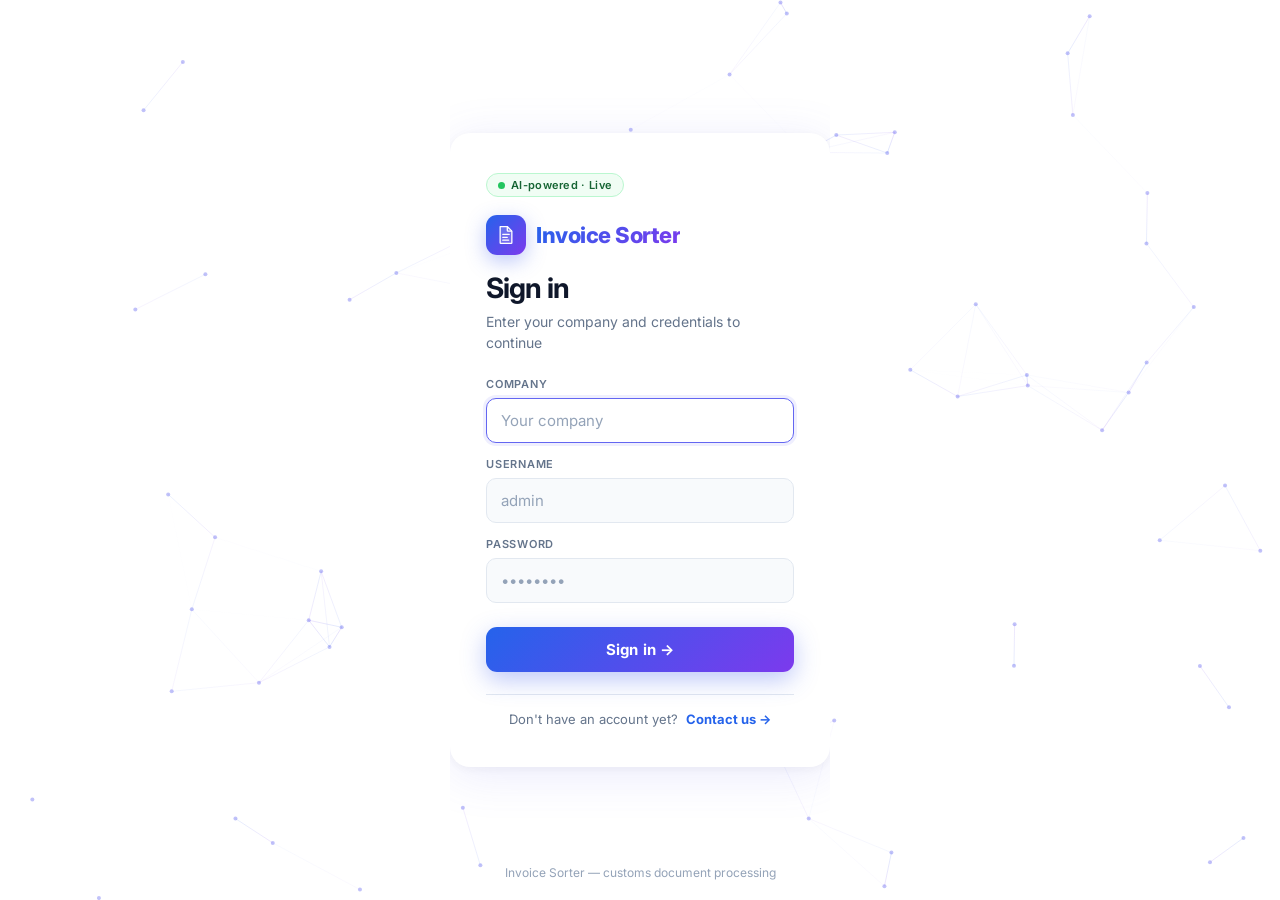
==== commit 53b3eab1: "Frontend UX batch (external audit): storage admin UI, polling hygiene, login fixes - Admin panel: ne" ====
--- a/invoiceflow/static/login.html
+++ b/invoiceflow/static/login.html
@@ -226,16 +226,16 @@
 
     <form id="login-form">
       <div class="field">
-        <label>Company</label>
-        <input type="text" id="login-company" autocomplete="organization" placeholder="Your company" />
+        <label for="login-company">Company</label>
+        <input type="text" id="login-company" autocomplete="organization" placeholder="Your company" autofocus />
       </div>
       <div class="field">
-        <label>Username</label>
-        <input type="text" id="login-username" autocomplete="username" placeholder="admin" />
+        <label for="login-username">Username</label>
+        <input type="text" id="login-username" autocomplete="username" placeholder="admin" required />
       </div>
       <div class="field">
-        <label>Password</label>
-        <input type="password" id="login-password" autocomplete="current-password" placeholder="••••••••" />
+        <label for="login-password">Password</label>
+        <input type="password" id="login-password" autocomplete="current-password" placeholder="••••••••" required />
       </div>
       <button type="submit" class="btn-login" id="btn-login">Sign in →</button>
       <div class="error-msg" id="login-error">Invalid credentials.</div>
@@ -357,7 +357,9 @@
           window.location.href = '/';
         } else {
           const data = await r.json().catch(() => ({}));
-          err.textContent = data.detail || 'Invalid credentials.';
+          // 422 validation errors return detail as an array of objects —
+          // rendering that verbatim shows "[object Object]".
+          err.textContent = typeof data.detail === 'string' ? data.detail : 'Invalid credentials.';
           err.classList.add('show');
           btn.disabled = false;
           btn.textContent = 'Sign in →';
